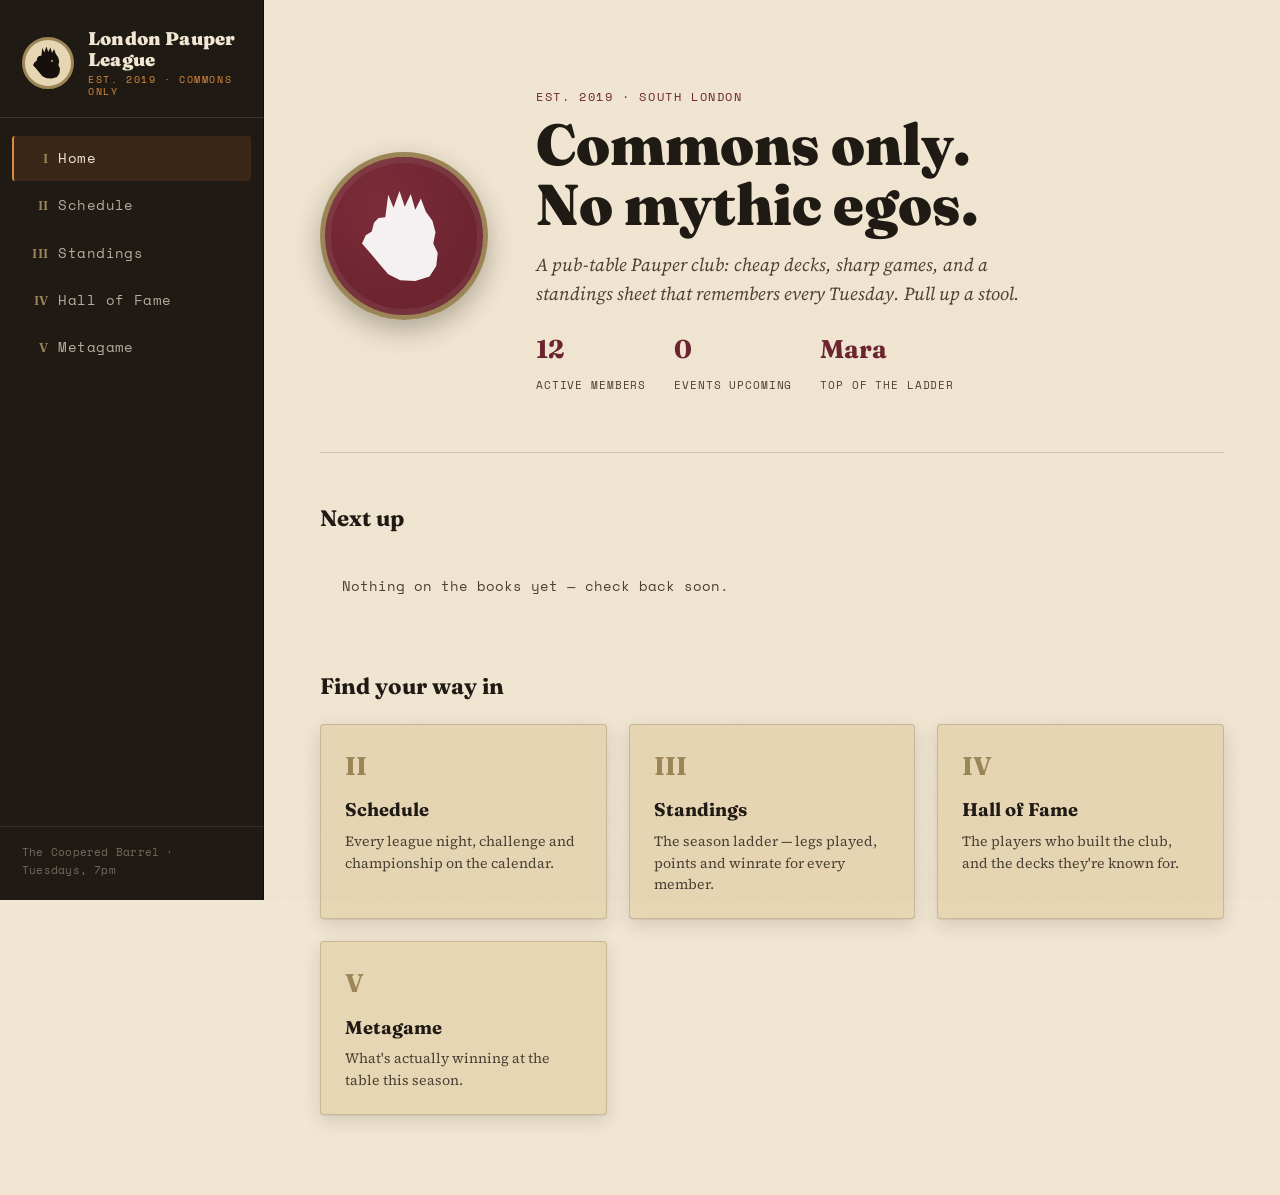
==== index.html @ 89d0e2f9 "initial-website-build Add the London Pauper League club site: home, schedule, standings, hall of fam" ====
<!doctype html>
<html lang="en">
<head>
<meta charset="utf-8">
<meta name="viewport" content="width=device-width, initial-scale=1">
<title>London Pauper League</title>
<meta name="description" content="A Magic: The Gathering Pauper club — schedule, standings, hall of fame and metagame.">
<link rel="icon" href="assets/crest.svg" type="image/svg+xml">
<link rel="preconnect" href="https://fonts.googleapis.com">
<link rel="preconnect" href="https://fonts.gstatic.com" crossorigin>
<link href="https://fonts.googleapis.com/css2?family=Fraunces:opsz,wght@9..144,400;9..144,600;9..144,900&family=Source+Serif+4:ital,wght@0,400;0,600;1,400&family=Space+Mono:wght@400;700&display=swap" rel="stylesheet">
<link rel="stylesheet" href="css/style.css">
</head>
<body data-page="home">
<div class="topbar">
  <button class="nav-toggle" aria-label="Toggle navigation" aria-expanded="false">&#9776;</button>
  <div class="crest-medallion"><img src="assets/logo.png" alt="" onerror="this.onerror=null;this.src='assets/crest.svg'"></div>
  <span class="wordmark">London Pauper League</span>
</div>
<div class="scrim"></div>

<div class="shell">
  <aside class="sidebar">
    <div class="sidebar-head">
      <div class="crest-medallion"><img src="assets/logo.png" alt="London Pauper League crest" onerror="this.onerror=null;this.src='assets/crest.svg'"></div>
      <div class="wordmark">London Pauper League<small>Est. 2019 &middot; Commons Only</small></div>
    </div>
    <ul class="nav">
      <li><a class="nav-link" data-page="home" href="index.html"><span class="glyph">I</span>Home</a></li>
      <li><a class="nav-link" data-page="schedule" href="schedule.html"><span class="glyph">II</span>Schedule</a></li>
      <li><a class="nav-link" data-page="standings" href="standings.html"><span class="glyph">III</span>Standings</a></li>
      <li><a class="nav-link" data-page="hall-of-fame" href="hall-of-fame.html"><span class="glyph">IV</span>Hall of Fame</a></li>
      <li><a class="nav-link" data-page="metagame" href="metagame.html"><span class="glyph">V</span>Metagame</a></li>
    </ul>
    <div class="sidebar-foot">The Coopered Barrel &middot; Tuesdays, 7pm</div>
  </aside>

  <main class="main">
    <section class="hero">
      <div class="hero-seal">
        <img src="assets/logo.png" alt="London Pauper League crest" onerror="this.onerror=null;this.src='assets/crest.svg'">
      </div>
      <div class="hero-copy">
        <p class="eyebrow">Est. 2019 &middot; South London</p>
        <h1>Commons only.<br>No mythic egos.</h1>
        <p class="tag">A pub-table Pauper club: cheap decks, sharp games, and a standings sheet that remembers every Tuesday. Pull up a stool.</p>
        <div class="hero-stats">
          <div class="stat"><b id="stat-members">—</b><span>Active Members</span></div>
          <div class="stat"><b id="stat-events">—</b><span>Events Upcoming</span></div>
          <div class="stat"><b id="stat-topdog">—</b><span>Top of the Ladder</span></div>
        </div>
      </div>
    </section>

    <section class="next-up">
      <h2 class="section-title">Next up</h2>
      <div id="next-up-slot"><p class="loading-line">Checking the ledger…</p></div>
    </section>

    <section>
      <h2 class="section-title">Find your way in</h2>
      <div class="quick-grid">
        <a class="quick-card card" href="schedule.html">
          <span class="glyph">II</span>
          <h3>Schedule</h3>
          <p>Every league night, challenge and championship on the calendar.</p>
        </a>
        <a class="quick-card card" href="standings.html">
          <span class="glyph">III</span>
          <h3>Standings</h3>
          <p>The season ladder — legs played, points and winrate for every member.</p>
        </a>
        <a class="quick-card card" href="hall-of-fame.html">
          <span class="glyph">IV</span>
          <h3>Hall of Fame</h3>
          <p>The players who built the club, and the decks they're known for.</p>
        </a>
        <a class="quick-card card" href="metagame.html">
          <span class="glyph">V</span>
          <h3>Metagame</h3>
          <p>What's actually winning at the table this season.</p>
        </a>
      </div>
    </section>
  </main>
</div>

<script src="js/main.js"></script>
<script src="js/home.js"></script>
</body>
</html>
---- css/style.css ----
/* ============================================================
   London Pauper League — design tokens
   ============================================================ */
:root {
  --parchment: #F1E6D2;
  --parchment-deep: #E7D6B4;
  --ink: #201A14;
  --ink-soft: #4A4033;
  --ember: #BE6A28;
  --ember-bright: #D98A3D;
  --oxblood: #6C2430;
  --moss: #4A5A3C;
  --brass: #9C8657;
  --rule: rgba(32, 26, 20, 0.16);
  --rule-soft: rgba(32, 26, 20, 0.09);

  --font-display: "Fraunces", "Iowan Old Style", Georgia, serif;
  --font-body: "Source Serif 4", Georgia, "Times New Roman", serif;
  --font-mono: "Space Mono", "Courier New", monospace;

  --sidebar-w: 264px;
  --shadow-card: 0 6px 18px rgba(32, 26, 20, 0.14), 0 1px 0 rgba(32, 26, 20, 0.06);
}

* { box-sizing: border-box; }

html { scroll-behavior: smooth; }

body {
  margin: 0;
  background: var(--parchment);
  color: var(--ink);
  font-family: var(--font-body);
  font-size: 17px;
  line-height: 1.55;
  -webkit-font-smoothing: antialiased;
}

@media (prefers-reduced-motion: reduce) {
  html { scroll-behavior: auto; }
  * { animation-duration: 0.01ms !important; transition-duration: 0.01ms !important; }
}

a { color: inherit; }

img { max-width: 100%; display: block; }

/* Paper grain overlay — faint, fixed, never intercepts clicks */
body::before {
  content: "";
  position: fixed;
  inset: 0;
  pointer-events: none;
  z-index: 5;
  opacity: 0.05;
  mix-blend-mode: multiply;
  background-image: url("data:image/svg+xml,%3Csvg xmlns='http://www.w3.org/2000/svg' width='160' height='160'%3E%3Cfilter id='n'%3E%3CfeTurbulence type='fractalNoise' baseFrequency='0.85' numOctaves='2' stitchTiles='stitch'/%3E%3C/filter%3E%3Crect width='100%25' height='100%25' filter='url(%23n)'/%3E%3C/svg%3E");
}

/* ============================================================
   Layout shell
   ============================================================ */
.shell {
  display: flex;
  min-height: 100vh;
}

.sidebar {
  width: var(--sidebar-w);
  flex-shrink: 0;
  background: var(--ink);
  color: var(--parchment-deep);
  position: fixed;
  inset: 0 auto 0 0;
  display: flex;
  flex-direction: column;
  z-index: 20;
  border-right: 1px solid rgba(0, 0, 0, 0.4);
}

.sidebar-head {
  display: flex;
  align-items: center;
  gap: 14px;
  padding: 28px 22px 20px;
  border-bottom: 1px solid rgba(241, 230, 210, 0.14);
}

.crest-medallion {
  width: 52px;
  height: 52px;
  border-radius: 50%;
  background: var(--parchment-deep);
  border: 3px solid var(--brass);
  display: grid;
  place-items: center;
  flex-shrink: 0;
  overflow: hidden;
}

.crest-medallion img {
  width: 76%;
  height: 76%;
  object-fit: contain;
  mix-blend-mode: multiply;
}

.wordmark {
  font-family: var(--font-display);
  font-weight: 900;
  font-size: 1.15rem;
  line-height: 1.15;
  letter-spacing: 0.01em;
  color: var(--parchment);
}

.wordmark small {
  display: block;
  font-family: var(--font-mono);
  font-weight: 400;
  font-size: 0.62rem;
  letter-spacing: 0.16em;
  text-transform: uppercase;
  color: var(--ember-bright);
  margin-top: 4px;
}

.nav {
  list-style: none;
  margin: 0;
  padding: 18px 12px;
  flex: 1;
  display: flex;
  flex-direction: column;
  gap: 2px;
}

.nav-link {
  display: flex;
  align-items: baseline;
  gap: 10px;
  text-decoration: none;
  padding: 12px 14px;
  border-radius: 3px;
  font-family: var(--font-mono);
  font-size: 0.86rem;
  letter-spacing: 0.03em;
  color: rgba(241, 230, 210, 0.72);
  border-left: 2px solid transparent;
  transition: background-color 0.15s ease, color 0.15s ease, border-color 0.15s ease;
}

.nav-link .glyph {
  font-family: var(--font-display);
  font-weight: 600;
  font-size: 0.8rem;
  color: var(--brass);
  min-width: 1.6em;
  text-align: right;
}

.nav-link:hover {
  background: rgba(241, 230, 210, 0.06);
  color: var(--parchment);
}

body[data-page="home"] .nav-link[data-page="home"],
body[data-page="schedule"] .nav-link[data-page="schedule"],
body[data-page="standings"] .nav-link[data-page="standings"],
body[data-page="hall-of-fame"] .nav-link[data-page="hall-of-fame"],
body[data-page="metagame"] .nav-link[data-page="metagame"] {
  background: rgba(190, 106, 40, 0.16);
  color: var(--parchment);
  border-left-color: var(--ember-bright);
}

.sidebar-foot {
  padding: 16px 22px 22px;
  font-family: var(--font-mono);
  font-size: 0.7rem;
  color: rgba(241, 230, 210, 0.4);
  border-top: 1px solid rgba(241, 230, 210, 0.1);
  letter-spacing: 0.02em;
}

.nav-toggle {
  display: none;
}

/* ============================================================
   Main content
   ============================================================ */
.main {
  margin-left: var(--sidebar-w);
  flex: 1;
  min-width: 0;
  padding: 56px 56px 80px;
  position: relative;
  z-index: 1;
}

.page-head {
  margin-bottom: 40px;
  display: flex;
  align-items: flex-start;
  gap: 18px;
}

.page-head .stamp {
  width: 40px;
  height: 40px;
  border-radius: 50%;
  background: var(--oxblood);
  border: 2px solid var(--brass);
  display: grid;
  place-items: center;
  flex-shrink: 0;
  margin-top: 6px;
  box-shadow: 0 2px 0 rgba(32, 26, 20, 0.25);
}

.page-head .stamp img {
  width: 62%;
  height: 62%;
  object-fit: contain;
  filter: brightness(0) invert(1);
  opacity: 0.92;
}

.page-head h1 {
  font-family: var(--font-display);
  font-weight: 900;
  font-size: clamp(2rem, 3.4vw, 2.7rem);
  margin: 0 0 6px;
  color: var(--ink);
}

.page-head .lede {
  font-family: var(--font-body);
  font-style: italic;
  color: var(--ink-soft);
  max-width: 56ch;
  margin: 0;
}

.eyebrow {
  font-family: var(--font-mono);
  font-size: 0.72rem;
  letter-spacing: 0.14em;
  text-transform: uppercase;
  color: var(--oxblood);
}

/* ============================================================
   Cards (index nav tiles, event cards)
   ============================================================ */
.card {
  background: var(--parchment-deep);
  border: 1px solid var(--rule);
  border-radius: 4px;
  box-shadow: var(--shadow-card);
  padding: 22px 24px;
}

.pin {
  position: absolute;
  top: -7px;
  left: 50%;
  transform: translateX(-50%);
  width: 12px;
  height: 12px;
  border-radius: 50%;
  background: var(--oxblood);
  box-shadow: 0 2px 3px rgba(32, 26, 20, 0.35);
}

/* ============================================================
   Ledger tables (Standings / Metagame)
   ============================================================ */
.ledger-wrap {
  background: var(--parchment-deep);
  border: 1px solid var(--rule);
  border-radius: 4px;
  box-shadow: var(--shadow-card);
  overflow-x: auto;
}

table.ledger {
  width: 100%;
  border-collapse: collapse;
  min-width: 620px;
}

table.ledger caption {
  text-align: left;
  font-family: var(--font-mono);
  font-size: 0.7rem;
  letter-spacing: 0.1em;
  text-transform: uppercase;
  color: var(--ink-soft);
  padding: 14px 22px 0;
}

table.ledger thead th {
  text-align: left;
  font-family: var(--font-mono);
  font-size: 0.72rem;
  letter-spacing: 0.08em;
  text-transform: uppercase;
  color: var(--ink-soft);
  padding: 18px 22px 12px;
  border-bottom: 2px solid var(--brass);
  white-space: nowrap;
}

table.ledger tbody td {
  padding: 13px 22px;
  border-bottom: 1px solid var(--rule-soft);
  font-variant-numeric: tabular-nums;
  vertical-align: middle;
}

table.ledger tbody tr:last-child td { border-bottom: none; }

table.ledger tbody tr:hover { background: rgba(190, 106, 40, 0.08); }

table.ledger td.num, table.ledger th.num { text-align: right; }

.rank-cell {
  display: flex;
  align-items: center;
  gap: 8px;
  font-family: var(--font-mono);
  font-weight: 700;
}

.crown-icon {
  width: 14px;
  height: 14px;
  flex-shrink: 0;
  color: var(--ember);
}

.player-name { font-family: var(--font-display); font-weight: 600; font-size: 1.02rem; }

.deck-name { font-family: var(--font-display); font-weight: 600; font-size: 1.02rem; }

.archetype-tag {
  font-family: var(--font-mono);
  font-size: 0.72rem;
  letter-spacing: 0.04em;
  color: var(--moss);
}

.presence-bar {
  position: relative;
  display: flex;
  align-items: center;
  gap: 10px;
  min-width: 140px;
}

.presence-bar .track {
  flex: 1;
  height: 7px;
  background: var(--rule-soft);
  border-radius: 2px;
  overflow: hidden;
}

.presence-bar .fill {
  height: 100%;
  background: linear-gradient(90deg, var(--ember), var(--oxblood));
  border-radius: 2px;
}

.presence-bar .value {
  font-family: var(--font-mono);
  font-size: 0.85rem;
  width: 3.6em;
  text-align: right;
}

/* ============================================================
   Calendar (Schedule)
   ============================================================ */
.calendar-nav {
  display: flex;
  align-items: center;
  gap: 18px;
  margin-bottom: 18px;
}

.calendar-nav h2 {
  font-family: var(--font-display);
  font-weight: 700;
  font-size: 1.3rem;
  margin: 0;
  min-width: 210px;
}

.cal-btn {
  font-family: var(--font-mono);
  font-size: 0.85rem;
  background: var(--parchment-deep);
  border: 1px solid var(--brass);
  color: var(--ink);
  border-radius: 3px;
  padding: 7px 14px;
  cursor: pointer;
}

.cal-btn:hover { background: var(--ember); color: var(--parchment); border-color: var(--ember); }

.calendar-grid {
  display: grid;
  grid-template-columns: repeat(7, 1fr);
  background: var(--parchment-deep);
  border: 1px solid var(--rule);
  border-radius: 4px;
  box-shadow: var(--shadow-card);
  overflow: hidden;
  margin-bottom: 44px;
}

.calendar-grid .weekday {
  font-family: var(--font-mono);
  font-size: 0.68rem;
  letter-spacing: 0.1em;
  text-transform: uppercase;
  color: var(--ink-soft);
  padding: 10px 8px;
  text-align: center;
  border-bottom: 2px solid var(--brass);
}

.cal-cell {
  min-height: 96px;
  border-right: 1px solid var(--rule-soft);
  border-bottom: 1px solid var(--rule-soft);
  padding: 8px;
  position: relative;
}

.cal-cell:nth-child(7n) { border-right: none; }

.cal-cell.pad { background: rgba(32, 26, 20, 0.03); }

.cal-cell .daynum {
  font-family: var(--font-mono);
  font-size: 0.75rem;
  color: var(--ink-soft);
}

.cal-cell.today .daynum {
  display: inline-block;
  background: var(--oxblood);
  color: var(--parchment);
  border-radius: 50%;
  width: 20px;
  height: 20px;
  line-height: 20px;
  text-align: center;
}

.cal-event {
  margin-top: 6px;
  font-family: var(--font-mono);
  font-size: 0.68rem;
  line-height: 1.35;
  background: rgba(190, 106, 40, 0.16);
  border-left: 2px solid var(--ember);
  padding: 3px 6px;
  border-radius: 2px;
}

.cal-event.major { background: rgba(108, 36, 48, 0.14); border-left-color: var(--oxblood); }

.agenda {
  display: flex;
  flex-direction: column;
  gap: 14px;
}

.agenda-item {
  position: relative;
  display: grid;
  grid-template-columns: 92px 1fr;
  gap: 20px;
  padding: 18px 24px;
}

.agenda-item .when {
  font-family: var(--font-mono);
  font-size: 0.78rem;
  color: var(--oxblood);
  border-right: 1px solid var(--rule);
  padding-right: 16px;
}

.agenda-item .when .day { display: block; font-family: var(--font-display); font-size: 1.6rem; font-weight: 700; color: var(--ink); }

.agenda-item h3 { margin: 0 0 4px; font-family: var(--font-display); font-size: 1.15rem; }

.agenda-item p { margin: 0; color: var(--ink-soft); font-size: 0.95rem; }

.agenda-item .meta {
  font-family: var(--font-mono);
  font-size: 0.72rem;
  letter-spacing: 0.03em;
  color: var(--moss);
  margin-top: 6px;
  display: block;
}

/* ============================================================
   Hall of Fame
   ============================================================ */
.hof-grid {
  display: grid;
  grid-template-columns: repeat(auto-fill, minmax(230px, 1fr));
  gap: 30px;
}

.hof-card {
  position: relative;
  background: var(--parchment-deep);
  border: 1px solid var(--rule);
  border-radius: 4px;
  box-shadow: var(--shadow-card);
  padding: 22px 20px 20px;
  text-align: center;
}

.hof-frame {
  width: 108px;
  height: 108px;
  border-radius: 50%;
  margin: 0 auto 16px;
  border: 4px solid var(--brass);
  box-shadow: 0 3px 8px rgba(32, 26, 20, 0.25);
  display: grid;
  place-items: center;
  color: var(--parchment);
}

.hof-frame svg { width: 58%; height: 58%; }

.hof-card h3 { font-family: var(--font-display); margin: 0 0 3px; font-size: 1.15rem; }

.hof-deck { font-family: var(--font-mono); font-size: 0.76rem; color: var(--oxblood); letter-spacing: 0.02em; margin-bottom: 10px; }

.hof-joined { font-family: var(--font-mono); font-size: 0.68rem; color: var(--ink-soft); text-transform: uppercase; letter-spacing: 0.08em; margin-bottom: 12px; }

.hof-blurb { font-size: 0.9rem; color: var(--ink-soft); margin: 0; line-height: 1.5; }

/* ============================================================
   Home / hero
   ============================================================ */
.hero {
  display: flex;
  align-items: center;
  gap: 48px;
  padding: 20px 0 56px;
  border-bottom: 1px solid var(--rule);
  margin-bottom: 48px;
}

.hero-seal {
  width: 168px;
  height: 168px;
  border-radius: 50%;
  background: radial-gradient(circle at 35% 30%, #7c2c39, var(--oxblood) 70%);
  border: 5px solid var(--brass);
  box-shadow: 0 10px 26px rgba(32, 26, 20, 0.3), inset 0 0 0 6px rgba(241, 230, 210, 0.08);
  display: grid;
  place-items: center;
  flex-shrink: 0;
}

.hero-seal img {
  width: 62%;
  height: 62%;
  object-fit: contain;
  filter: brightness(0) invert(1);
  opacity: 0.94;
}

.hero-copy .eyebrow { margin-bottom: 10px; }

.hero-copy h1 {
  font-family: var(--font-display);
  font-weight: 900;
  font-size: clamp(2.4rem, 4.6vw, 3.6rem);
  line-height: 1.04;
  margin: 0 0 16px;
}

.hero-copy p.tag {
  font-family: var(--font-body);
  font-style: italic;
  font-size: 1.15rem;
  color: var(--ink-soft);
  max-width: 52ch;
  margin: 0 0 22px;
}

.hero-stats {
  display: flex;
  gap: 28px;
  font-family: var(--font-mono);
}

.hero-stats .stat b {
  display: block;
  font-family: var(--font-display);
  font-size: 1.6rem;
  color: var(--oxblood);
}

.hero-stats .stat span {
  font-size: 0.68rem;
  letter-spacing: 0.08em;
  text-transform: uppercase;
  color: var(--ink-soft);
}

.next-up {
  margin-bottom: 52px;
}

.next-up-card {
  position: relative;
  display: flex;
  align-items: center;
  gap: 22px;
  padding: 24px 28px;
}

.next-up-card .when .day {
  font-family: var(--font-display);
  font-weight: 900;
  font-size: 2.4rem;
  color: var(--oxblood);
  line-height: 1;
}

.next-up-card .when .month {
  font-family: var(--font-mono);
  font-size: 0.72rem;
  letter-spacing: 0.1em;
  text-transform: uppercase;
  text-align: center;
  display: block;
}

.next-up-card h3 { margin: 4px 0 4px; font-family: var(--font-display); font-size: 1.25rem; }
.next-up-card p { margin: 0; color: var(--ink-soft); }

.section-title {
  font-family: var(--font-display);
  font-weight: 700;
  font-size: 1.4rem;
  margin: 0 0 20px;
}

.quick-grid {
  display: grid;
  grid-template-columns: repeat(auto-fit, minmax(220px, 1fr));
  gap: 22px;
}

.quick-card {
  position: relative;
  text-decoration: none;
  color: var(--ink);
  display: block;
  transition: transform 0.15s ease, box-shadow 0.15s ease;
}

.quick-card:hover { transform: translateY(-3px); }

.quick-card .glyph {
  font-family: var(--font-display);
  font-weight: 700;
  font-size: 1.6rem;
  color: var(--brass);
  margin-bottom: 10px;
  display: block;
}

.quick-card h3 { margin: 0 0 6px; font-family: var(--font-display); font-size: 1.15rem; }
.quick-card p { margin: 0; font-size: 0.88rem; color: var(--ink-soft); }

/* ============================================================
   Footer / states
   ============================================================ */
.loading-line, .empty-line {
  font-family: var(--font-mono);
  font-size: 0.85rem;
  color: var(--ink-soft);
  padding: 20px 22px;
}

:focus-visible {
  outline: 2px solid var(--ember);
  outline-offset: 2px;
}

/* ============================================================
   Responsive
   ============================================================ */
@media (max-width: 880px) {
  .sidebar {
    position: fixed;
    top: 0; left: 0; bottom: 0;
    transform: translateX(-100%);
    transition: transform 0.2s ease;
    width: min(var(--sidebar-w), 82vw);
  }

  body.nav-open .sidebar { transform: translateX(0); }

  .main { margin-left: 0; padding: 90px 22px 60px; }

  .topbar {
    position: fixed;
    top: 0; left: 0; right: 0;
    height: 60px;
    background: var(--ink);
    display: flex;
    align-items: center;
    gap: 12px;
    padding: 0 18px;
    z-index: 30;
  }

  .nav-toggle {
    display: inline-flex;
    align-items: center;
    justify-content: center;
    width: 38px;
    height: 38px;
    border-radius: 4px;
    border: 1px solid rgba(241, 230, 210, 0.3);
    background: transparent;
    color: var(--parchment);
    font-size: 1.1rem;
    cursor: pointer;
  }

  .topbar .wordmark { font-size: 1rem; }
  .topbar .crest-medallion { width: 36px; height: 36px; }

  .scrim {
    display: none;
    position: fixed; inset: 0;
    background: rgba(32, 26, 20, 0.45);
    z-index: 15;
  }

  body.nav-open .scrim { display: block; }

  .hero { flex-direction: column; text-align: center; }
  .hero-stats { justify-content: center; flex-wrap: wrap; }
  .agenda-item { grid-template-columns: 1fr; }
  .agenda-item .when { border-right: none; border-bottom: 1px solid var(--rule); padding-bottom: 8px; }
}

@media (min-width: 881px) {
  .topbar { display: none; }
  .scrim { display: none; }
}
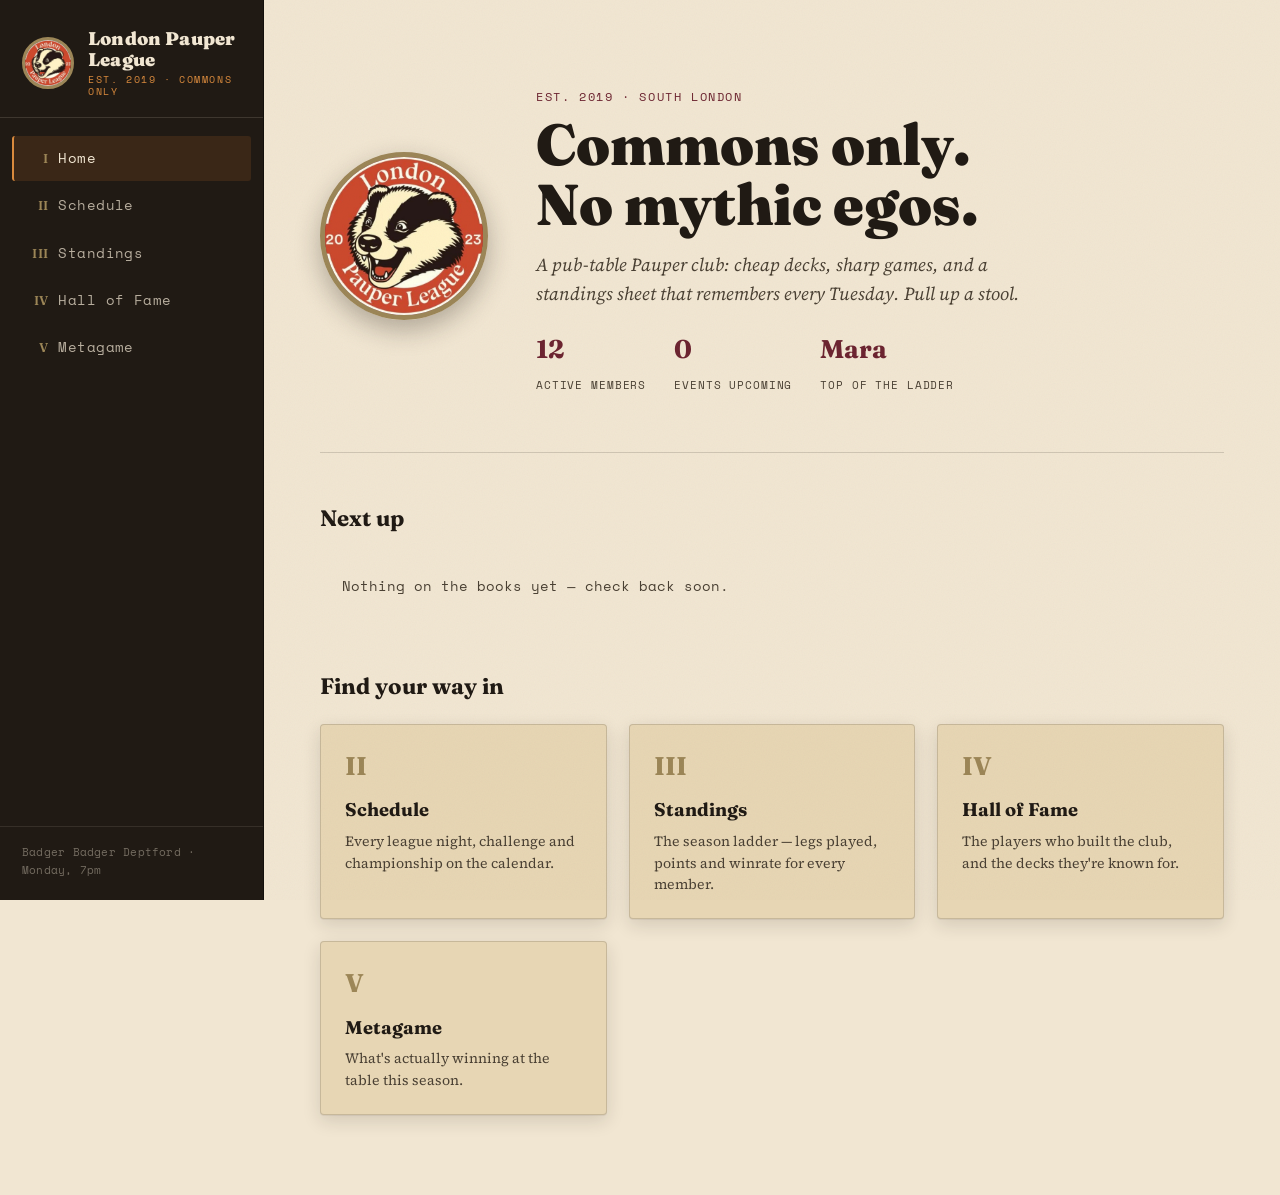
==== commit dc3102fe: "Second Change Batch" ====
--- a/index.html
+++ b/index.html
@@ -1,4 +1,4 @@
-<!doctype html>
+﻿<!doctype html>
 <html lang="en">
 <head>
 <meta charset="utf-8">
@@ -14,7 +14,7 @@
 <body data-page="home">
 <div class="topbar">
   <button class="nav-toggle" aria-label="Toggle navigation" aria-expanded="false">&#9776;</button>
-  <div class="crest-medallion"><img src="assets/logo.png" alt="" onerror="this.onerror=null;this.src='assets/crest.svg'"></div>
+  <div class="crest-medallion"><img src="assets/logo2.jpg" alt="" onerror="this.onerror=null;this.src='assets/crest.svg'"></div>
   <span class="wordmark">London Pauper League</span>
 </div>
 <div class="scrim"></div>
@@ -22,7 +22,7 @@
 <div class="shell">
   <aside class="sidebar">
     <div class="sidebar-head">
-      <div class="crest-medallion"><img src="assets/logo.png" alt="London Pauper League crest" onerror="this.onerror=null;this.src='assets/crest.svg'"></div>
+      <div class="crest-medallion"><img src="assets/logo2.jpg" alt="London Pauper League crest" onerror="this.onerror=null;this.src='assets/crest.svg'"></div>
       <div class="wordmark">London Pauper League<small>Est. 2019 &middot; Commons Only</small></div>
     </div>
     <ul class="nav">
@@ -32,13 +32,13 @@
       <li><a class="nav-link" data-page="hall-of-fame" href="hall-of-fame.html"><span class="glyph">IV</span>Hall of Fame</a></li>
       <li><a class="nav-link" data-page="metagame" href="metagame.html"><span class="glyph">V</span>Metagame</a></li>
     </ul>
-    <div class="sidebar-foot">The Coopered Barrel &middot; Tuesdays, 7pm</div>
+    <div class="sidebar-foot">Badger Badger Deptford &middot; Monday, 7pm</div>
   </aside>
 
   <main class="main">
     <section class="hero">
       <div class="hero-seal">
-        <img src="assets/logo.png" alt="London Pauper League crest" onerror="this.onerror=null;this.src='assets/crest.svg'">
+        <img src="assets/logo2.jpg" alt="London Pauper League crest" onerror="this.onerror=null;this.src='assets/crest.svg'">
       </div>
       <div class="hero-copy">
         <p class="eyebrow">Est. 2019 &middot; South London</p>
--- a/css/style.css
+++ b/css/style.css
@@ -99,10 +99,10 @@
 }
 
 .crest-medallion img {
-  width: 76%;
-  height: 76%;
-  object-fit: contain;
-  mix-blend-mode: multiply;
+  width: 100%;
+  height: 100%;
+  object-fit: cover;
+  object-position: center;
 }
 
 .wordmark {
@@ -216,15 +216,15 @@
   place-items: center;
   flex-shrink: 0;
   margin-top: 6px;
+  overflow: hidden;
   box-shadow: 0 2px 0 rgba(32, 26, 20, 0.25);
 }
 
 .page-head .stamp img {
-  width: 62%;
-  height: 62%;
-  object-fit: contain;
-  filter: brightness(0) invert(1);
-  opacity: 0.92;
+  width: 100%;
+  height: 100%;
+  object-fit: cover;
+  object-position: center;
 }
 
 .page-head h1 {
@@ -576,14 +576,14 @@
   display: grid;
   place-items: center;
   flex-shrink: 0;
+  overflow: hidden;
 }
 
 .hero-seal img {
-  width: 62%;
-  height: 62%;
-  object-fit: contain;
-  filter: brightness(0) invert(1);
-  opacity: 0.94;
+  width: 100%;
+  height: 100%;
+  object-fit: cover;
+  object-position: center;
 }
 
 .hero-copy .eyebrow { margin-bottom: 10px; }
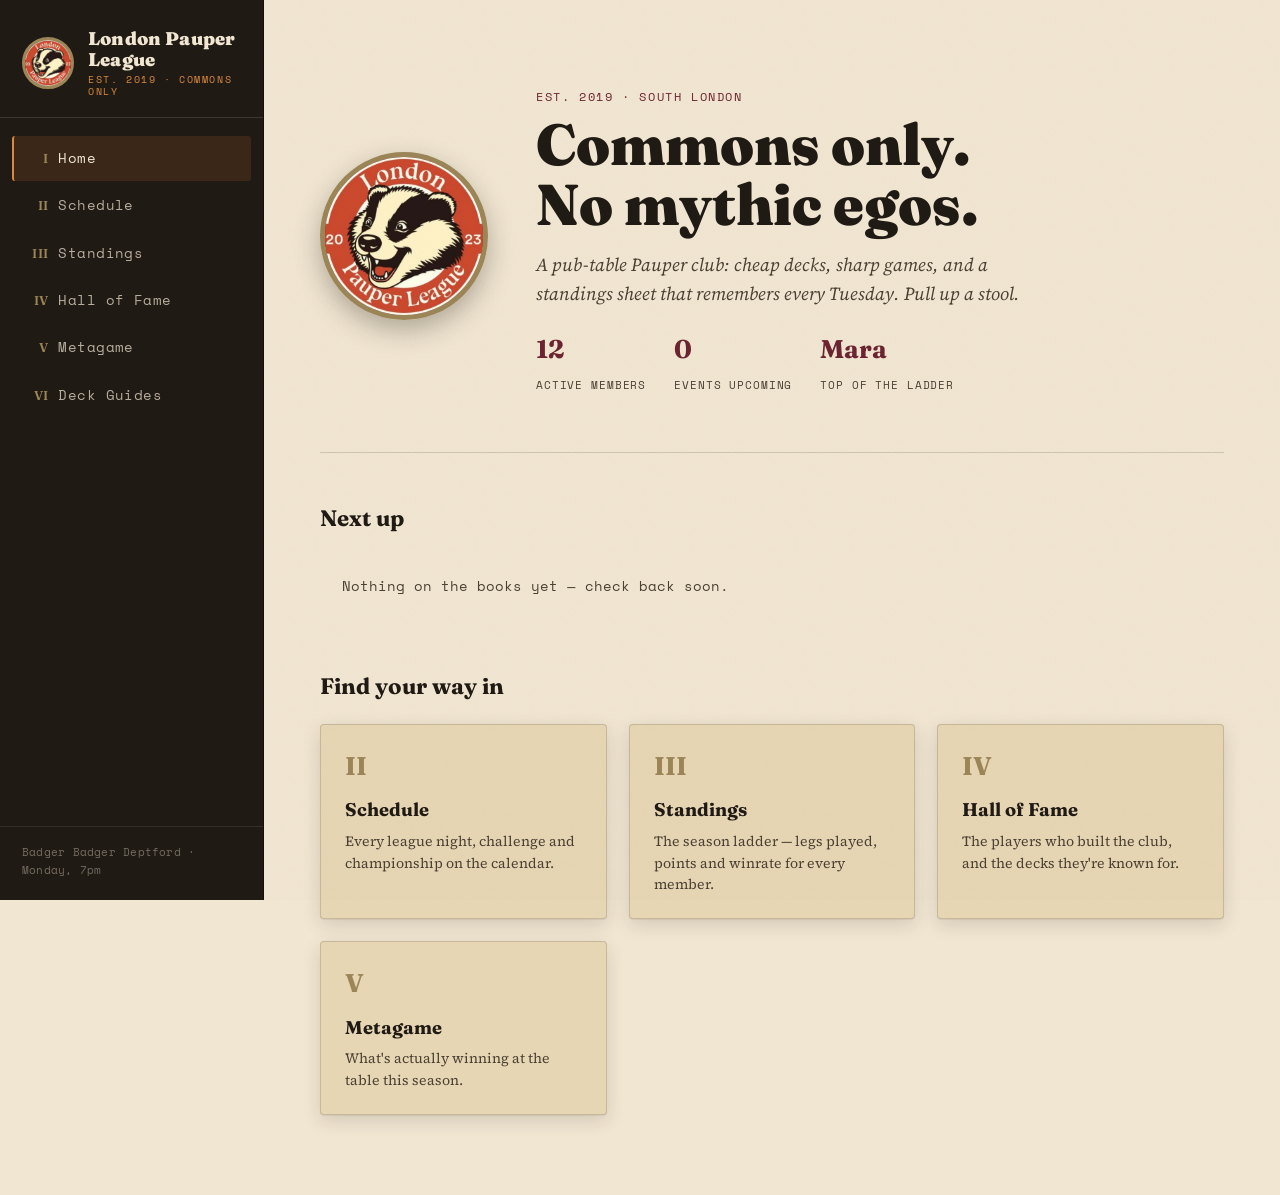
==== commit 3174395c: "Deck Guides 1" ====
--- a/index.html
+++ b/index.html
@@ -31,6 +31,7 @@
       <li><a class="nav-link" data-page="standings" href="standings.html"><span class="glyph">III</span>Standings</a></li>
       <li><a class="nav-link" data-page="hall-of-fame" href="hall-of-fame.html"><span class="glyph">IV</span>Hall of Fame</a></li>
       <li><a class="nav-link" data-page="metagame" href="metagame.html"><span class="glyph">V</span>Metagame</a></li>
+      <li><a class="nav-link" data-page="deck-guides" href="deck-guides.html"><span class="glyph">VI</span>Deck Guides</a></li>
     </ul>
     <div class="sidebar-foot">Badger Badger Deptford &middot; Monday, 7pm</div>
   </aside>
--- a/css/style.css
+++ b/css/style.css
@@ -168,7 +168,8 @@
 body[data-page="schedule"] .nav-link[data-page="schedule"],
 body[data-page="standings"] .nav-link[data-page="standings"],
 body[data-page="hall-of-fame"] .nav-link[data-page="hall-of-fame"],
-body[data-page="metagame"] .nav-link[data-page="metagame"] {
+body[data-page="metagame"] .nav-link[data-page="metagame"],
+body[data-page="deck-guides"] .nav-link[data-page="deck-guides"] {
   background: rgba(190, 106, 40, 0.16);
   color: var(--parchment);
   border-left-color: var(--ember-bright);
@@ -691,6 +692,186 @@
 
 .quick-card h3 { margin: 0 0 6px; font-family: var(--font-display); font-size: 1.15rem; }
 .quick-card p { margin: 0; font-size: 0.88rem; color: var(--ink-soft); }
+
+/* ============================================================
+   Deck Guides — hub grid
+   ============================================================ */
+.guide-grid {
+  display: grid;
+  grid-template-columns: repeat(auto-fit, minmax(280px, 1fr));
+  gap: 24px;
+}
+
+.guide-card {
+  position: relative;
+  text-decoration: none;
+  color: var(--ink);
+  display: block;
+  transition: transform 0.15s ease;
+}
+
+.guide-card:hover { transform: translateY(-3px); }
+
+.guide-card .pips {
+  display: flex;
+  gap: 5px;
+  margin-bottom: 12px;
+}
+
+.guide-card .pip {
+  width: 16px;
+  height: 16px;
+  border-radius: 50%;
+  border: 1px solid var(--rule);
+  flex-shrink: 0;
+}
+
+.guide-card .archetype-tag {
+  display: block;
+  margin-bottom: 6px;
+}
+
+.guide-card h3 { margin: 0 0 8px; font-family: var(--font-display); font-size: 1.3rem; }
+
+.guide-card p.tagline { margin: 0 0 14px; font-size: 0.92rem; color: var(--ink-soft); line-height: 1.5; }
+
+.guide-card .read-link {
+  font-family: var(--font-mono);
+  font-size: 0.72rem;
+  letter-spacing: 0.06em;
+  text-transform: uppercase;
+  color: var(--oxblood);
+}
+
+/* ============================================================
+   Deck Guides — individual guide page
+   ============================================================ */
+.guide-back {
+  font-family: var(--font-mono);
+  font-size: 0.72rem;
+  letter-spacing: 0.06em;
+  text-transform: uppercase;
+  text-decoration: none;
+  color: var(--oxblood);
+  display: inline-block;
+  margin-bottom: 14px;
+}
+
+.guide-back:hover { text-decoration: underline; }
+
+.guide-meta {
+  display: flex;
+  align-items: center;
+  gap: 14px;
+  margin: 10px 0 4px;
+}
+
+.guide-meta .pips { display: flex; gap: 5px; }
+
+.guide-meta .pip {
+  width: 16px;
+  height: 16px;
+  border-radius: 50%;
+  border: 1px solid var(--rule);
+}
+
+.guide-meta .pilot {
+  font-family: var(--font-mono);
+  font-size: 0.78rem;
+  color: var(--ink-soft);
+}
+
+.guide-section {
+  margin-bottom: 48px;
+}
+
+.guide-intro p {
+  font-size: 1.05rem;
+  margin: 0 0 16px;
+}
+
+.guide-intro p:last-child { margin-bottom: 0; }
+
+.decklist-grid {
+  display: grid;
+  grid-template-columns: repeat(3, 1fr);
+  gap: 0;
+  background: var(--parchment-deep);
+  border: 1px solid var(--rule);
+  border-radius: 4px;
+  box-shadow: var(--shadow-card);
+  overflow: hidden;
+}
+
+.decklist-col {
+  padding: 20px 22px;
+  border-right: 1px solid var(--rule-soft);
+}
+
+.decklist-col:last-child { border-right: none; }
+
+.decklist-col.sideboard-col { background: rgba(108, 36, 48, 0.05); }
+
+.decklist-group { margin-bottom: 20px; }
+
+.decklist-group:last-child { margin-bottom: 0; }
+
+.decklist-group h3 {
+  font-family: var(--font-mono);
+  font-size: 0.72rem;
+  letter-spacing: 0.1em;
+  text-transform: uppercase;
+  color: var(--oxblood);
+  margin: 0 0 4px;
+  padding-bottom: 10px;
+  border-bottom: 2px solid var(--brass);
+}
+
+.decklist-row {
+  display: flex;
+  gap: 10px;
+  padding: 7px 0;
+  border-bottom: 1px solid var(--rule-soft);
+  font-size: 0.92rem;
+}
+
+.decklist-row:last-of-type { border-bottom: none; }
+
+.decklist-row .qty {
+  font-family: var(--font-mono);
+  color: var(--ink-soft);
+  width: 1.6em;
+  flex-shrink: 0;
+  text-align: right;
+}
+
+.decklist-group .group-total {
+  margin-top: 10px;
+  padding-top: 8px;
+  border-top: 1px solid var(--brass);
+  font-family: var(--font-mono);
+  font-size: 0.72rem;
+  color: var(--ink-soft);
+  text-transform: uppercase;
+  letter-spacing: 0.06em;
+}
+
+.howto-block {
+  margin-bottom: 26px;
+}
+
+.howto-block:last-child { margin-bottom: 0; }
+
+.howto-block h3 {
+  font-family: var(--font-display);
+  font-size: 1.15rem;
+  margin: 0 0 8px;
+}
+
+.howto-block p {
+  margin: 0;
+  color: var(--ink-soft);
+}
 
 /* ============================================================
    Footer / states
@@ -765,6 +946,10 @@
   .hero-stats { justify-content: center; flex-wrap: wrap; }
   .agenda-item { grid-template-columns: 1fr; }
   .agenda-item .when { border-right: none; border-bottom: 1px solid var(--rule); padding-bottom: 8px; }
+
+  .decklist-grid { grid-template-columns: 1fr; }
+  .decklist-col { border-right: none; border-bottom: 1px solid var(--rule-soft); }
+  .decklist-col:last-child { border-bottom: none; }
 }
 
 @media (min-width: 881px) {
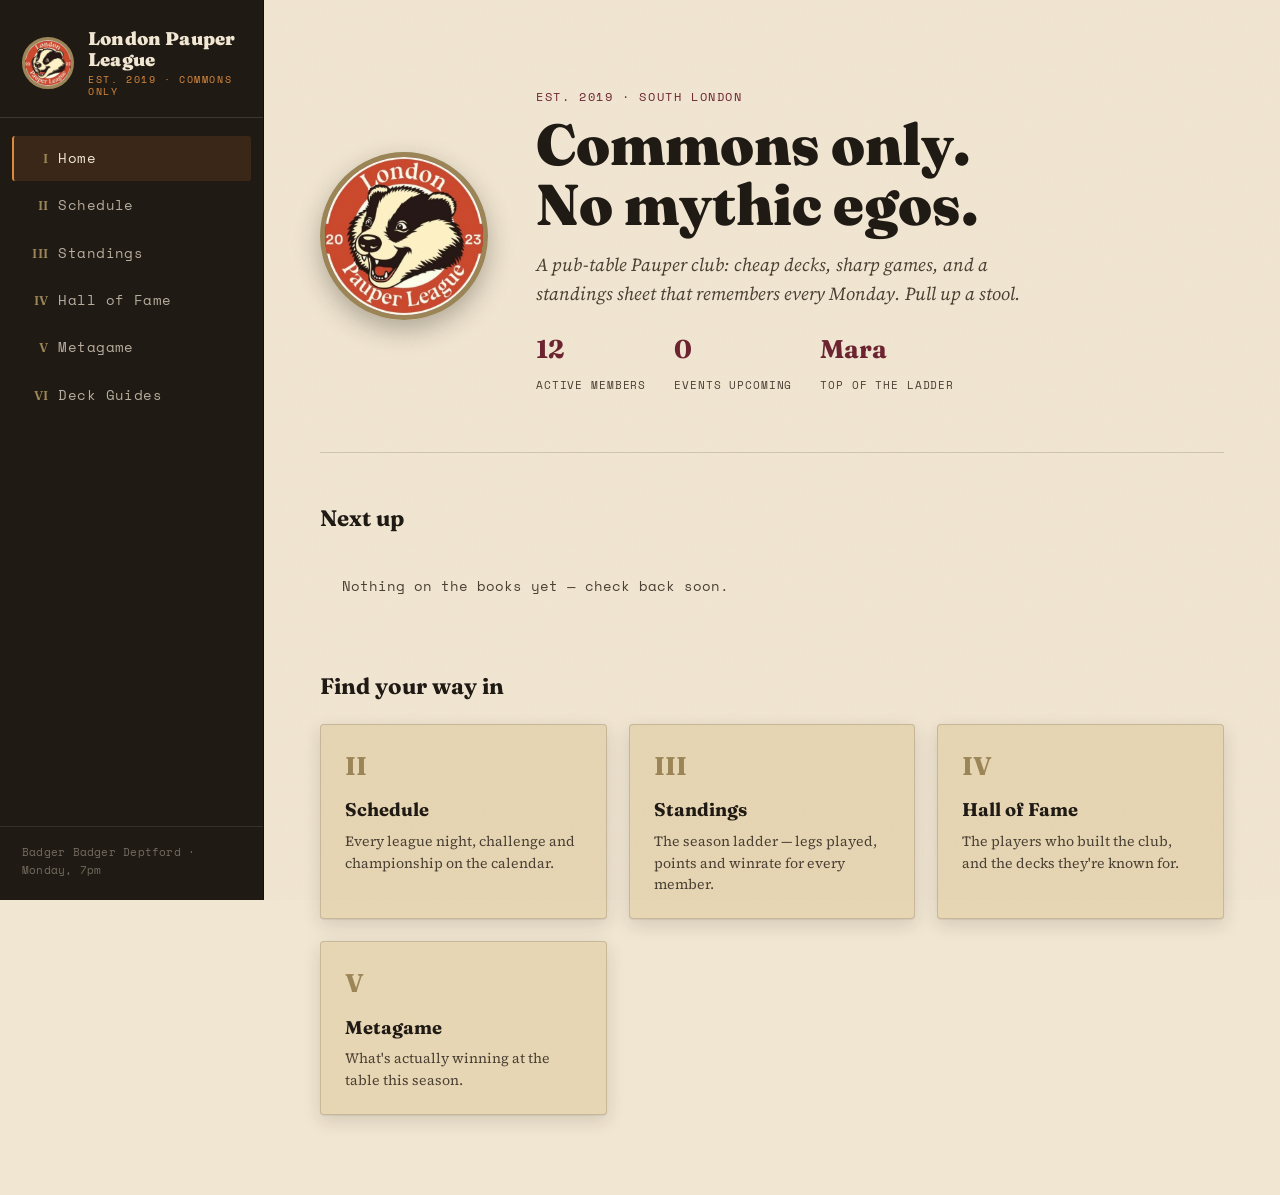
==== commit 3f9693c5: "Tuesday --> Monday" ====
--- a/index.html
+++ b/index.html
@@ -44,7 +44,7 @@
       <div class="hero-copy">
         <p class="eyebrow">Est. 2019 &middot; South London</p>
         <h1>Commons only.<br>No mythic egos.</h1>
-        <p class="tag">A pub-table Pauper club: cheap decks, sharp games, and a standings sheet that remembers every Tuesday. Pull up a stool.</p>
+        <p class="tag">A pub-table Pauper club: cheap decks, sharp games, and a standings sheet that remembers every Monday. Pull up a stool.</p>
         <div class="hero-stats">
           <div class="stat"><b id="stat-members">—</b><span>Active Members</span></div>
           <div class="stat"><b id="stat-events">—</b><span>Events Upcoming</span></div>
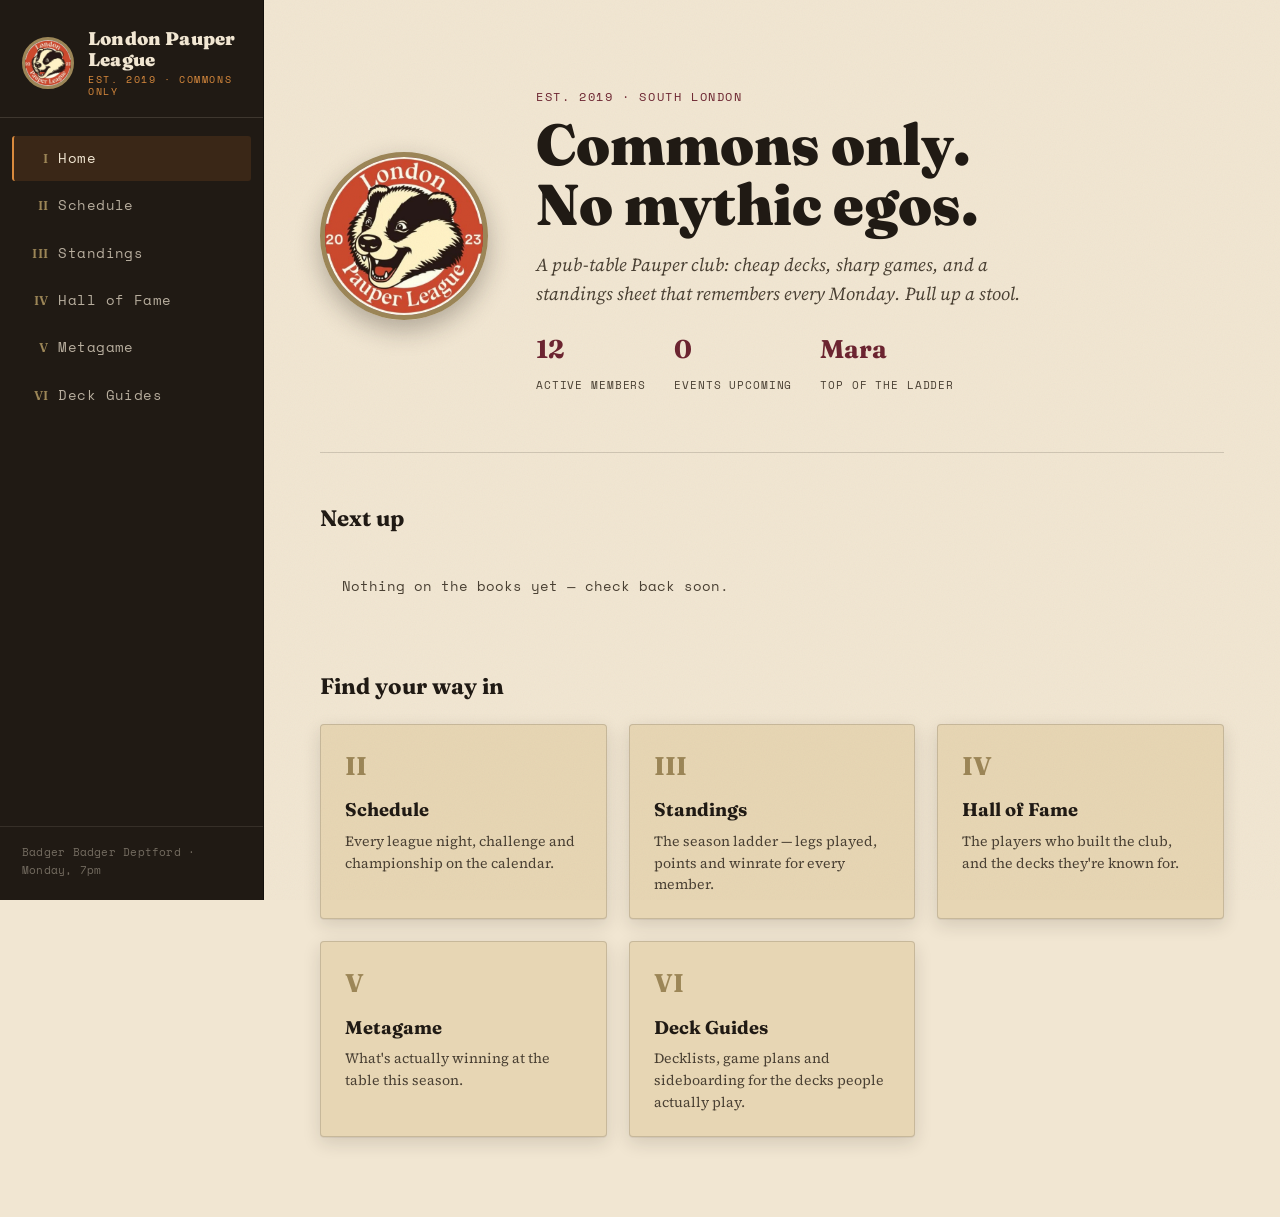
==== commit 281d6785: "Added 3rd Guide For Size Testing" ====
--- a/index.html
+++ b/index.html
@@ -81,6 +81,11 @@
           <h3>Metagame</h3>
           <p>What's actually winning at the table this season.</p>
         </a>
+        <a class="quick-card card" href="deck-guides.html">
+          <span class="glyph">VI</span>
+          <h3>Deck Guides</h3>
+          <p>Decklists, game plans and sideboarding for the decks people actually play.</p>
+        </a>
       </div>
     </section>
   </main>
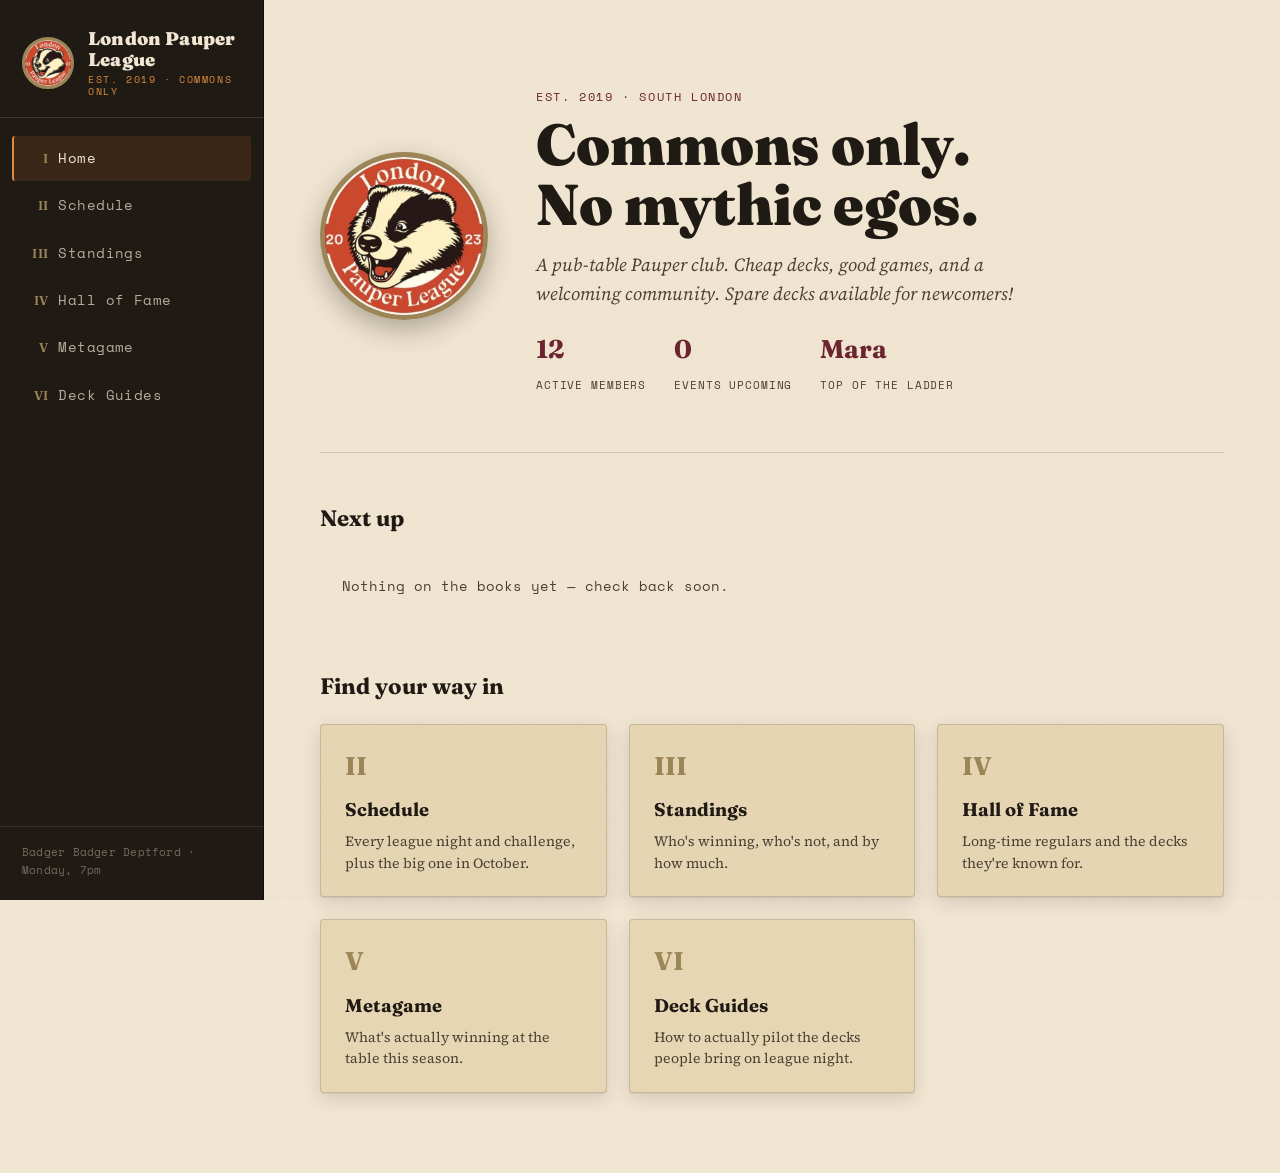
==== commit 6bb366fd: "Better Text + Removed Squish" ====
--- a/index.html
+++ b/index.html
@@ -44,7 +44,7 @@
       <div class="hero-copy">
         <p class="eyebrow">Est. 2019 &middot; South London</p>
         <h1>Commons only.<br>No mythic egos.</h1>
-        <p class="tag">A pub-table Pauper club: cheap decks, sharp games, and a standings sheet that remembers every Monday. Pull up a stool.</p>
+        <p class="tag">A pub-table Pauper club. Cheap decks, good games, and a welcoming community. Spare decks available for newcomers!</p>
         <div class="hero-stats">
           <div class="stat"><b id="stat-members">—</b><span>Active Members</span></div>
           <div class="stat"><b id="stat-events">—</b><span>Events Upcoming</span></div>
@@ -64,17 +64,17 @@
         <a class="quick-card card" href="schedule.html">
           <span class="glyph">II</span>
           <h3>Schedule</h3>
-          <p>Every league night, challenge and championship on the calendar.</p>
+          <p>Every league night and challenge, plus the big one in October.</p>
         </a>
         <a class="quick-card card" href="standings.html">
           <span class="glyph">III</span>
           <h3>Standings</h3>
-          <p>The season ladder — legs played, points and winrate for every member.</p>
+          <p>Who's winning, who's not, and by how much.</p>
         </a>
         <a class="quick-card card" href="hall-of-fame.html">
           <span class="glyph">IV</span>
           <h3>Hall of Fame</h3>
-          <p>The players who built the club, and the decks they're known for.</p>
+          <p>Long-time regulars and the decks they're known for.</p>
         </a>
         <a class="quick-card card" href="metagame.html">
           <span class="glyph">V</span>
@@ -84,7 +84,7 @@
         <a class="quick-card card" href="deck-guides.html">
           <span class="glyph">VI</span>
           <h3>Deck Guides</h3>
-          <p>Decklists, game plans and sideboarding for the decks people actually play.</p>
+          <p>How to actually pilot the decks people bring on league night.</p>
         </a>
       </div>
     </section>
--- a/css/style.css
+++ b/css/style.css
@@ -207,6 +207,11 @@
   gap: 18px;
 }
 
+.page-head > div:last-child {
+  flex: 1;
+  min-width: 0;
+}
+
 .page-head .stamp {
   width: 40px;
   height: 40px;
@@ -240,7 +245,6 @@
   font-family: var(--font-body);
   font-style: italic;
   color: var(--ink-soft);
-  max-width: 56ch;
   margin: 0;
 }
 
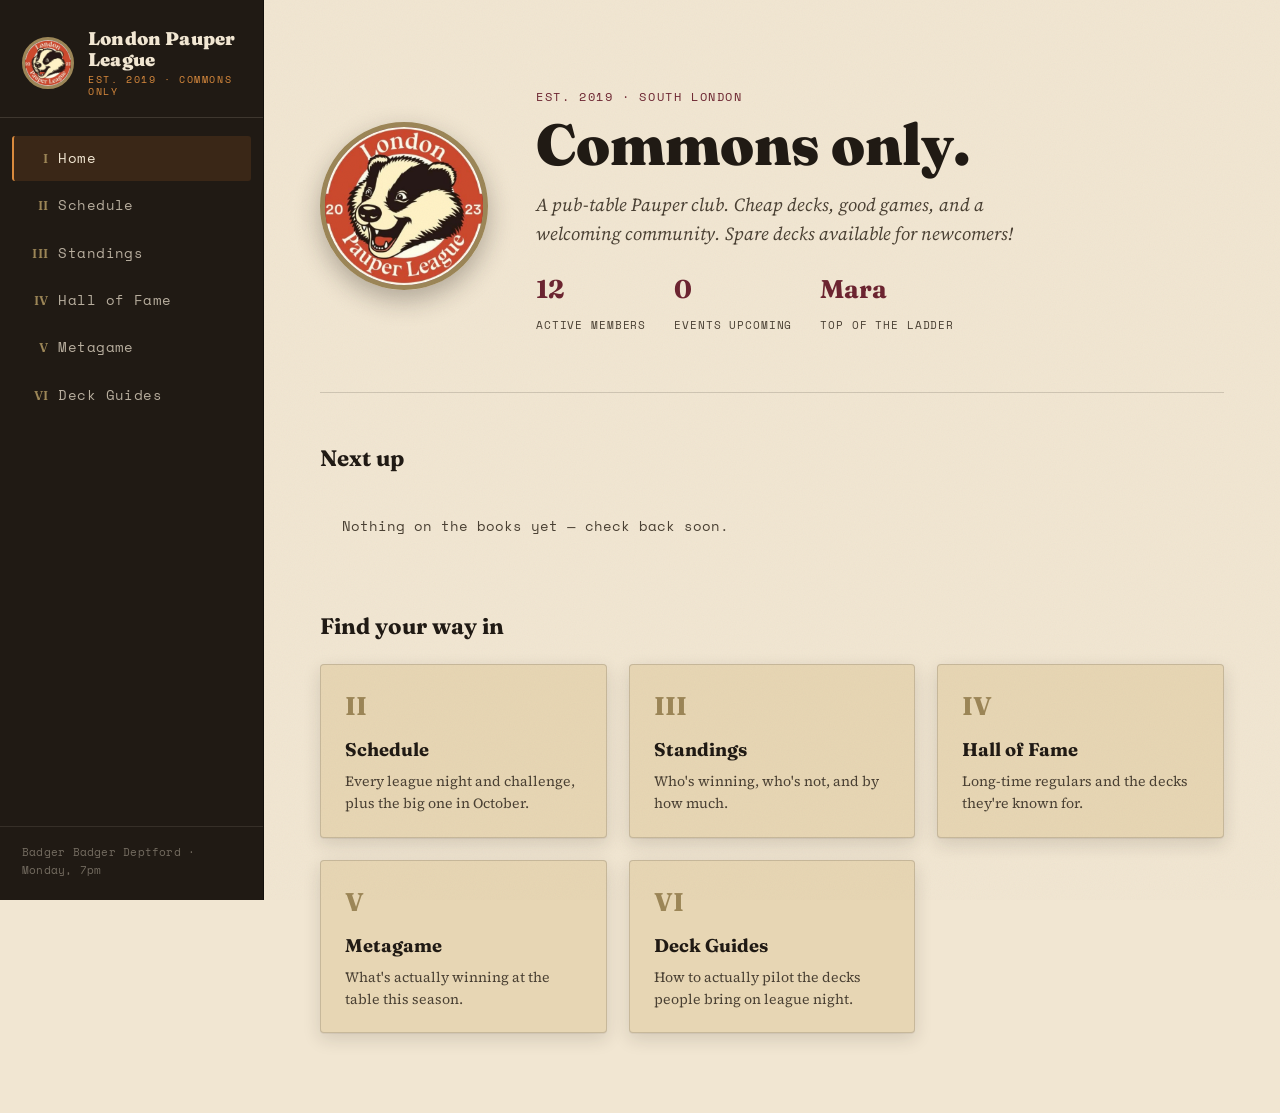
==== commit 30efaff0: "Update index.html" ====
--- a/index.html
+++ b/index.html
@@ -43,7 +43,7 @@
       </div>
       <div class="hero-copy">
         <p class="eyebrow">Est. 2019 &middot; South London</p>
-        <h1>Commons only.<br>No mythic egos.</h1>
+        <h1>Commons only.</h1>
         <p class="tag">A pub-table Pauper club. Cheap decks, good games, and a welcoming community. Spare decks available for newcomers!</p>
         <div class="hero-stats">
           <div class="stat"><b id="stat-members">—</b><span>Active Members</span></div>
